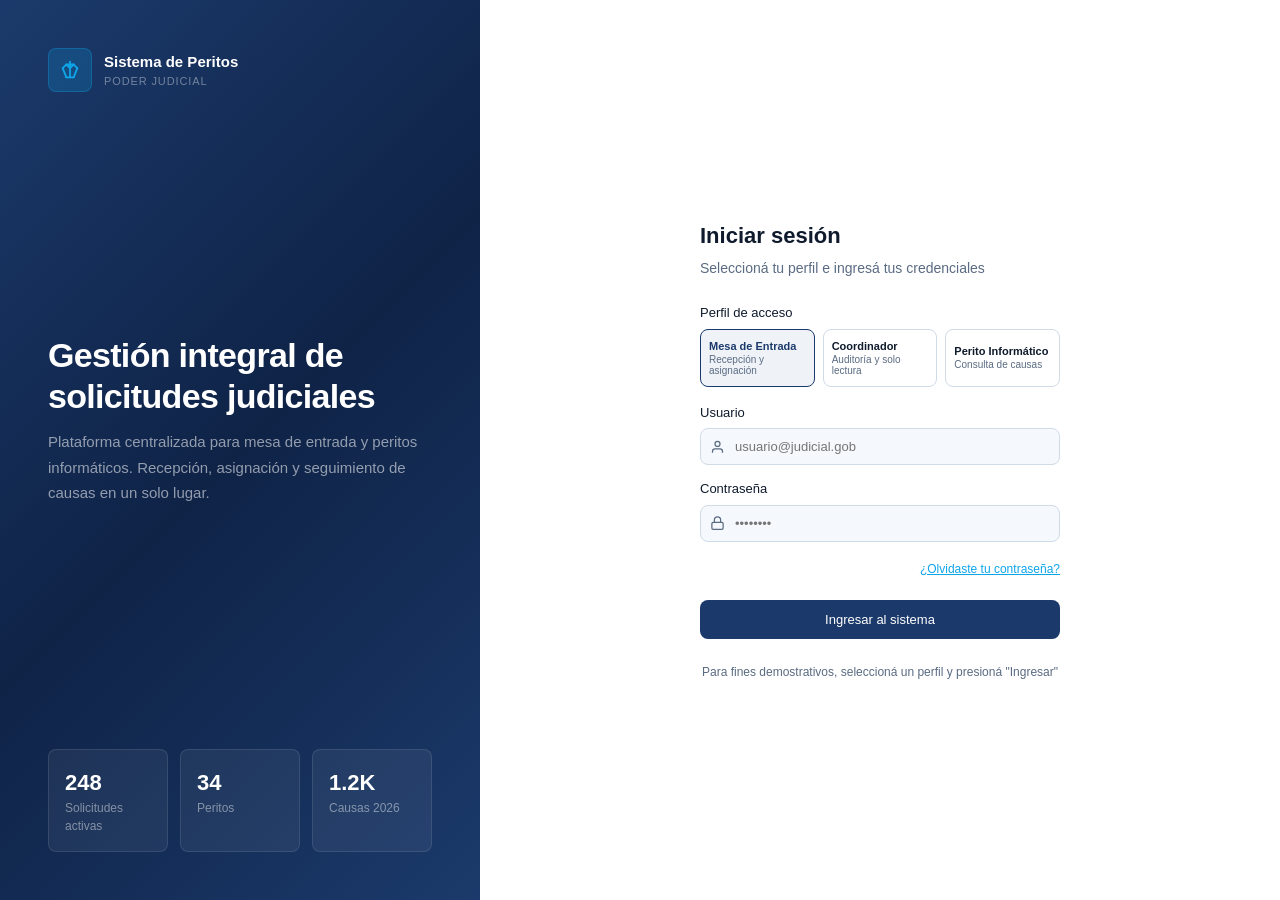
==== index.html @ 4d4a9bb9 "feat: add initial HTML structure and CSS styles for the Peritos system" ====
<!DOCTYPE html>
<html lang="es">
<head>
    <meta charset="UTF-8">
    <meta name="viewport" content="width=device-width, initial-scale=1.0">
    <title>Sistema de Peritos — Poder Judicial</title>
    <link rel="stylesheet" href="styles.css">
</head>
<body>
    <div id="app"></div>

    <script src="app.js"></script>
</body>
</html>
---- styles.css ----
*,*::before,*::after { box-sizing: border-box; }
* { margin: 0; padding: 0; }

:root {
  --bg: #EFF3F8; --fg: #0F1B2D; --card: #fff;
  --primary: #1B3A6B; --primary-fg: #fff;
  --secondary: #E2EAF4; --muted: #E8EDF4; --muted-fg: #5A6B82;
  --accent: #0EA5E9; --destructive: #DC2626;
  --border: #D0DBE8; --input-bg: #F5F8FC; --radius: 8px;
  --sb: #1B3A6B; --sb-fg: rgba(255,255,255,.65);
  --sb-active: #243E72; --sb-accent: #0EA5E9; --sb-border: rgba(255,255,255,.1);
  --s-pend-c: #B45309; --s-pend-bg: #FEF3C7;
  --s-proc-c: #1D4ED8; --s-proc-bg: #DBEAFE;
  --s-done-c: #065F46; --s-done-bg: #D1FAE5;
  --p-high: #DC2626; --p-med: #D97706; --p-low: #16A34A;
}

body {
    font-family: -apple-system, BlinkMacSystemFont, 'Segoe UI', Roboto, sans-serif;
    background: var(--bg);
    color: var(--fg);
    font-size: 16px;
    line-height: 1.5;
    height: 100vh;
    overflow: hidden;
}

::-webkit-scrollbar { width: 5px; height: 5px; }
::-webkit-scrollbar-thumb { background: var(--border); border-radius: 3px; }
::-webkit-scrollbar-track { background: transparent; }

/* LOGIN */
.login-wrap { display: flex; height: 100vh; }
.login-left { background: linear-gradient(135deg, #1B3A6B 0%, #0F2347 50%, #1B3A6B 100%); flex: 1; max-width: 480px; padding: 48px; display: flex; flex-direction: column; justify-content: space-between; color: white; }
@media(max-width: 768px) { .login-left { display: none; } }
.login-right { flex: 1; background: white; display: flex; align-items: center; justify-content: center; padding: 48px 32px; }
.login-form-wrap { width: 100%; max-width: 360px; }
.logo-row { display: flex; align-items: center; gap: 12px; }
.logo-icon { width: 44px; height: 44px; background: rgba(14,165,233,.2); border: 1px solid rgba(14,165,233,.3); border-radius: var(--radius); display: flex; align-items: center; justify-content: center; flex-shrink: 0; }
.logo-icon-sm { width: 36px; height: 36px; background: var(--primary); border-radius: var(--radius); display: flex; align-items: center; justify-content: center; flex-shrink: 0; }
.logo-name { font-size: 15px; font-weight: 600; }
.logo-sub { font-size: 11px; color: rgba(255,255,255,.4); letter-spacing: .08em; }
.login-hero { font-size: 34px; font-weight: 700; letter-spacing: -.02em; line-height: 1.2; margin-bottom: 12px; }
.login-desc { font-size: 15px; color: rgba(255,255,255,.55); line-height: 1.7; }
.login-stats { display: grid; grid-template-columns: repeat(3, 1fr); gap: 12px; }
.login-stat { background: rgba(255,255,255,.06); border: 1px solid rgba(255,255,255,.1); border-radius: var(--radius); padding: 16px; }
.login-stat-val { font-size: 22px; font-weight: 700; }
.login-stat-lbl { font-size: 12px; color: rgba(255,255,255,.45); }
.role-grid { display: grid; grid-template-columns: repeat(3, 1fr); gap: 8px; margin-bottom: 16px; }
.role-btn { border: 1.5px solid var(--border); border-radius: var(--radius); padding: 10px 8px; background: white; cursor: pointer; text-align: left; transition: all .15s; width: 100%; }
.role-btn.active { border-color: var(--primary); background: #EFF3F8; }
.role-btn-title { font-size: 11px; font-weight: 700; color: var(--fg); display: block; }
.role-btn.active .role-btn-title { color: var(--primary); }
.role-btn-sub { font-size: 10px; color: var(--muted-fg); margin-top: 2px; display: block; }

/* FORM */
label { display: block; font-size: 13px; font-weight: 500; margin-bottom: 6px; color: var(--fg); }
input[type=text], input[type=password], input[type=date], input[type=datetime-local], select, textarea { width: 100%; padding: 10px 12px; border: 1.5px solid var(--border); border-radius: var(--radius); background: var(--input-bg); color: var(--fg); font-size: 13px; font-family: inherit; outline: none; transition: border-color .15s; -webkit-appearance: none; }
input[type=text]:focus, input[type=password]:focus, input[type=date]:focus, input[type=datetime-local]:focus, select:focus, textarea:focus { border-color: var(--accent); }
select { background-image: url("data:image/svg+xml,%3Csvg xmlns='http://www.w3.org/2000/svg' width='12' height='12' viewBox='0 0 24 24' fill='none' stroke='%235A6B82' stroke-width='2'%3E%3Cpolyline points='6 9 12 15 18 9'/%3E%3C/svg%3E"); background-repeat: no-repeat; background-position: right 10px center; padding-right: 30px; }
textarea { resize: vertical; min-height: 80px; }
.input-wrap { position: relative; }
.input-icon { position: absolute; left: 10px; top: 50%; transform: translateY(-50%); color: var(--muted-fg); pointer-events: none; display: flex; }
.has-icon-l input { padding-left: 34px; }
.form-row { margin-bottom: 14px; }
.g2 { display: grid; grid-template-columns: 1fr 1fr; gap: 12px; }
.g3 { display: grid; grid-template-columns: 1fr 1fr 1fr; gap: 12px; }
@media(max-width: 640px) { .g2, .g3 { grid-template-columns: 1fr; } }

/* BUTTONS */
.btn { display: inline-flex; align-items: center; gap: 6px; padding: 10px 16px; border: none; border-radius: var(--radius); cursor: pointer; font-size: 13px; font-weight: 500; font-family: inherit; transition: opacity .15s, background .15s; }
.btn-primary { background: var(--primary); color: white; }
.btn-primary:hover { opacity: .88; }
.btn-ghost { background: transparent; color: var(--muted-fg); border: 1px solid var(--border); }
.btn-ghost:hover { background: var(--muted); }
.btn-success { background: #10B981; color: white; }
.btn-success:hover { opacity: .88; }
.btn-sm { padding: 6px 12px; font-size: 12px; }
.btn-xs { padding: 4px 10px; font-size: 11px; }
.btn-icon { padding: 6px; background: transparent; border: none; cursor: pointer; border-radius: 6px; color: var(--muted-fg); transition: background .15s; display: inline-flex; align-items: center; justify-content: center; }
.btn-icon:hover { background: var(--muted); }

/* SHELL */
.app-shell { display: flex; height: 100vh; overflow: hidden; }

/* SIDEBAR */
.sidebar { background: var(--sb); display: flex; flex-direction: column; flex-shrink: 0; overflow: hidden; transition: width .2s ease; }
.sidebar.open { width: 240px; }
.sidebar.closed { width: 64px; }
.sb-logo { display: flex; align-items: center; gap: 12px; padding: 20px 16px; border-bottom: 1px solid var(--sb-border); flex-shrink: 0; overflow: hidden; }
.sb-logo-icon { width: 32px; height: 32px; background: var(--sb-accent); border-radius: 6px; display: flex; align-items: center; justify-content: center; flex-shrink: 0; }
.sb-logo-text { overflow: hidden; white-space: nowrap; }
.sb-logo-name { font-size: 13px; font-weight: 600; color: white; }
.sb-logo-sub { font-size: 11px; color: rgba(255,255,255,.45); letter-spacing: .05em; }
.sb-nav { flex: 1; padding: 12px 0; overflow-y: auto; }
.nav-item { display: flex; align-items: center; gap: 12px; width: 100%; padding: 10px 16px; background: transparent; border: none; border-left: 3px solid transparent; color: var(--sb-fg); cursor: pointer; font-size: 13.5px; font-family: inherit; text-align: left; transition: background .15s, color .15s; white-space: nowrap; overflow: hidden; }
.sidebar.closed .nav-item { padding: 10px; justify-content: center; }
.sidebar.closed .nav-label { display: none; }
.nav-item.active { background: var(--sb-active); border-left-color: var(--sb-accent); color: white; }
.nav-item.active .nav-ic { color: var(--sb-accent)!important; }
.nav-item:hover:not(.active) { background: rgba(255,255,255,.06); }
.sb-footer { flex-shrink: 0; padding: 12px; border-top: 1px solid var(--sb-border); }
.user-row { display: flex; align-items: center; gap: 8px; }
.user-av { width: 32px; height: 32px; border-radius: 50%; background: var(--sb-accent); display: flex; align-items: center; justify-content: center; font-size: 12px; font-weight: 700; color: white; flex-shrink: 0; }
.user-info { flex: 1; overflow: hidden; }
.user-nm { font-size: 12px; font-weight: 500; color: white; white-space: nowrap; overflow: hidden; text-overflow: ellipsis; }
.user-rl { font-size: 11px; color: rgba(255,255,255,.5); }

/* TOPBAR */
.topbar { height: 56px; background: white; border-bottom: 1px solid var(--border); display: flex; align-items: center; padding: 0 24px; gap: 12px; flex-shrink: 0; }
.breadcrumb { display: flex; align-items: center; gap: 6px; font-size: 13px; color: var(--muted-fg); flex: 1; }
.breadcrumb-cur { color: var(--fg); font-weight: 500; }
.notif-wrap { position: relative; display: flex; }
.notif-dot { position: absolute; top: 1px; right: 1px; width: 7px; height: 7px; background: var(--accent); border: 1.5px solid white; border-radius: 50%; }

/* MAIN */
.main-area { flex: 1; display: flex; flex-direction: column; overflow: hidden; }
.content { flex: 1; overflow-y: auto; padding: 24px; }

/* CARDS */
.card { background: var(--card); border: 1px solid var(--border); border-radius: 12px; margin-bottom: 16px; }
.card-head { display: flex; align-items: center; justify-content: space-between; padding: 16px 20px; border-bottom: 1px solid var(--border); }
.card-title { font-size: 15px; font-weight: 500; }
.card-sub { font-size: 12px; color: var(--muted-fg); margin-top: 2px; }
.card-body { padding: 20px; }

/* STATS */
.stats-grid { display: grid; grid-template-columns: repeat(4, 1fr); gap: 16px; margin-bottom: 20px; }
@media(max-width: 1100px) { .stats-grid { grid-template-columns: repeat(2, 1fr); } }
.stat-card { background: white; border: 1px solid var(--border); border-radius: 12px; padding: 16px; }
.stat-iw { width: 36px; height: 36px; border-radius: var(--radius); display: flex; align-items: center; justify-content: center; margin-bottom: 12px; }
.stat-val { font-size: 26px; font-weight: 700; line-height: 1; }
.stat-lbl { font-size: 13px; font-weight: 500; margin-top: 4px; }
.stat-sub { font-size: 12px; color: var(--muted-fg); margin-top: 2px; }

/* CHARTS */
.charts-grid { display: grid; grid-template-columns: 2fr 1fr; gap: 16px; margin-bottom: 20px; }
@media(max-width: 1024px) { .charts-grid { grid-template-columns: 1fr; } }
.bar-chart-wrap { display: flex; align-items: flex-end; height: 160px; gap: 10px; padding: 0 4px; }
.bar-group { display: flex; flex-direction: column; align-items: center; flex: 1; }
.bar-pair { display: flex; align-items: flex-end; gap: 3px; flex: 1; width: 100%; }
.bar-el { border-radius: 4px 4px 0 0; flex: 1; }
.bar-lbl { font-size: 11px; color: var(--muted-fg); margin-top: 6px; }
.chart-legend { display: flex; gap: 16px; margin-top: 10px; }
.legend-item { display: flex; align-items: center; gap: 6px; font-size: 12px; color: var(--muted-fg); }
.legend-dot { width: 12px; height: 12px; border-radius: 3px; }

/* TABLE */
.table-wrap { overflow-x: auto; }
table { width: 100%; border-collapse: collapse; }
thead tr { background: #FAFBFD; border-bottom: 1px solid var(--border); }
th { padding: 10px 16px; text-align: left; font-size: 11px; font-weight: 700; color: var(--muted-fg); letter-spacing: .05em; white-space: nowrap; }
td { padding: 10px 16px; font-size: 13px; }
tbody tr { border-top: 1px solid var(--border); transition: background .1s; cursor: pointer; }
tbody tr:hover { background: #F0F6FF; }
.td-mono { font-family: 'Courier New', monospace; font-size: 12px; font-weight: 700; color: var(--primary); }
.td-trunc { max-width: 220px; white-space: nowrap; overflow: hidden; text-overflow: ellipsis; }

/* BADGES */
.badge { display: inline-flex; align-items: center; gap: 4px; padding: 3px 10px; border-radius: 999px; font-size: 11px; font-weight: 700; }
.bp { color: var(--s-pend-c); background: var(--s-pend-bg); }
.bi { color: var(--s-proc-c); background: var(--s-proc-bg); }
.br { color: var(--s-done-c); background: var(--s-done-bg); }
.bu-a { color: #DC2626; background: #FEE2E2; }
.bu-m { color: #D97706; background: #FFFBEB; }
.bu-b { color: #16A34A; background: #F0FDF4; }
.p-dot { width: 6px; height: 6px; border-radius: 50%; display: inline-block; flex-shrink: 0; }
.pa { background: var(--p-high); }
.pm { background: var(--p-med); }
.pb-l { background: var(--p-low); }

/* FILTERS */
.filter-row { display: flex; gap: 10px; flex-wrap: wrap; margin-bottom: 16px; align-items: center; }
.search-wrap { position: relative; flex: 1; min-width: 200px; }
.search-wrap .si { position: absolute; left: 10px; top: 50%; transform: translateY(-50%); color: var(--muted-fg); pointer-events: none; display: flex; }
.search-wrap input { padding-left: 34px; border: 1px solid var(--border); background: white; }
.filter-btn { padding: 8px 14px; border-radius: var(--radius); border: 1px solid var(--border); background: white; color: var(--muted-fg); font-size: 12px; font-weight: 500; cursor: pointer; transition: all .15s; font-family: inherit; }
.filter-btn.active { background: var(--primary); border-color: var(--primary); color: white; }

/* MODAL */
.modal-overlay { position: fixed; inset: 0; background: rgba(0,0,0,.45); z-index: 50; display: flex; align-items: center; justify-content: center; padding: 16px; }
.modal { background: white; border-radius: 16px; width: 100%; max-width: 700px; max-height: 90vh; display: flex; flex-direction: column; overflow: hidden; }
.modal-sm { max-width: 500px; }
.modal-head { display: flex; align-items: flex-start; justify-content: space-between; padding: 16px 24px; background: var(--primary); flex-shrink: 0; }
.modal-title { font-size: 16px; font-weight: 600; color: white; }
.modal-sub-txt { font-size: 12px; color: rgba(255,255,255,.6); margin-top: 2px; }
.modal-body { flex: 1; overflow-y: auto; padding: 24px; }
.modal-foot { display: flex; align-items: center; justify-content: space-between; padding: 16px 24px; border-top: 1px solid var(--border); flex-shrink: 0; }

/* PAGE HEADER */
.page-header { display: flex; align-items: flex-start; justify-content: space-between; margin-bottom: 20px; gap: 12px; }
.page-title { font-size: 20px; font-weight: 600; margin-bottom: 3px; }
.page-sub { font-size: 14px; color: var(--muted-fg); }

/* ASIGNACION */
.asig-grid { display: grid; grid-template-columns: 280px 1fr; gap: 20px; }
@media(max-width: 1024px) { .asig-grid { grid-template-columns: 1fr; } }
.perito-item { padding: 14px 16px; border-bottom: 1px solid var(--border); }
.perito-item:last-child { border-bottom: none; }
.perito-av { width: 36px; height: 36px; border-radius: 50%; display: flex; align-items: center; justify-content: center; flex-shrink: 0; font-size: 13px; font-weight: 700; }
.pb-wrap { margin-top: 6px; display: flex; align-items: center; gap: 8px; }
.pb-track { flex: 1; height: 4px; background: var(--muted); border-radius: 2px; overflow: hidden; }
.pb-fill { height: 100%; border-radius: 2px; }
.av-badge { font-size: 10px; font-weight: 700; padding: 2px 8px; border-radius: 999px; }
.solicitud-card { background: white; border: 1px solid var(--border); border-radius: 12px; padding: 20px; margin-bottom: 12px; transition: border-color .2s; }
.solicitud-card.confirmed { border-color: #6EE7B7; box-shadow: 0 0 0 1px #6EE7B7; }
.solicitud-meta { display: flex; flex-wrap: wrap; gap: 6px; align-items: center; margin-bottom: 6px; }
.solicitud-title { font-size: 14px; font-weight: 600; margin-bottom: 4px; }
.solicitud-details { display: flex; flex-wrap: wrap; gap: 8px; font-size: 12px; color: var(--muted-fg); }
.solicitud-foot { display: flex; align-items: center; gap: 10px; flex-wrap: wrap; padding-top: 14px; margin-top: 14px; border-top: 1px solid var(--border); }
.assigned-chip { display: inline-flex; align-items: center; gap: 6px; padding: 5px 10px; border-radius: var(--radius); background: #EFF3F8; border: 1px solid var(--border); font-size: 12px; font-weight: 500; color: var(--primary); }

/* CAUSAS */
.causa-card { background: white; border: 1px solid var(--border); border-radius: 12px; padding: 20px; display: flex; align-items: flex-start; gap: 16px; cursor: pointer; transition: box-shadow .15s; margin-bottom: 12px; }
.causa-card:hover { box-shadow: 0 4px 16px rgba(0,0,0,.08); }
.causa-accent { width: 4px; border-radius: 2px; align-self: stretch; flex-shrink: 0; }
.causa-title { font-size: 14px; font-weight: 600; margin-bottom: 4px; }
.causa-meta { display: flex; flex-wrap: wrap; gap: 8px; font-size: 12px; color: var(--muted-fg); }

/* DETALLE */
.detalle-hero { background: var(--primary); color: white; border-radius: 12px; padding: 24px; margin-bottom: 16px; }
.dhm { display: flex; flex-wrap: wrap; gap: 8px; align-items: center; margin-bottom: 8px; }
.tabs { display: flex; gap: 4px; background: white; border: 1px solid var(--border); border-radius: 12px; padding: 4px; margin-bottom: 16px; }
.tab-btn { flex: 1; padding: 8px; border: none; border-radius: var(--radius); background: transparent; color: var(--muted-fg); font-size: 13px; font-weight: 500; cursor: pointer; font-family: inherit; transition: all .15s; }
.tab-btn.active { background: var(--primary); color: white; }
.detail-grid { display: grid; grid-template-columns: 1fr 1fr; gap: 16px; }
@media(max-width: 900px) { .detail-grid { grid-template-columns: 1fr; } }
.detail-row { display: flex; align-items: flex-start; gap: 12px; padding: 10px 20px; border-bottom: 1px solid var(--border); }
.detail-row:last-child { border-bottom: none; }
.detail-lbl { font-size: 11px; color: var(--muted-fg); margin-bottom: 2px; }
.detail-val { font-size: 13px; font-weight: 500; }
.timeline { position: relative; padding-left: 24px; }
.timeline::before { content: ''; position: absolute; left: 8px; top: 0; bottom: 0; width: 1px; background: var(--border); }
.t-item { position: relative; padding-bottom: 20px; }
.t-dot { position: absolute; left: -20px; top: 4px; width: 10px; height: 10px; border-radius: 50%; border: 2px solid white; }
.t-event { font-size: 13px; font-weight: 500; }
.t-meta { font-size: 11px; color: var(--muted-fg); margin-top: 3px; }

/* ALERTS */
.alert { display: flex; align-items: flex-start; gap: 12px; padding: 14px 20px; border-radius: 12px; margin-bottom: 16px; font-size: 13px; }
.alert-success { background: #D1FAE5; border: 1px solid #6EE7B7; color: #065F46; }
.alert-warning { background: #FEF9C3; border: 1px solid #FDE047; color: #A16207; }
.alert-info { background: #EFF6FF; border: 1px solid #BFDBFE; color: #1D4ED8; }

/* PAGINATION */
.pagination { display: flex; align-items: center; justify-content: space-between; padding: 10px 16px; border-top: 1px solid var(--border); background: #FAFBFD; font-size: 12px; color: var(--muted-fg); }
.page-btns { display: flex; gap: 4px; }
.page-btn { width: 28px; height: 28px; border-radius: 6px; border: none; background: transparent; color: var(--muted-fg); font-size: 12px; cursor: pointer; display: flex; align-items: center; justify-content: center; font-family: inherit; transition: background .1s; }
.page-btn.active { background: var(--primary); color: white; }

/* FILTERS PANEL */
.filters-panel { background: white; border: 1px solid var(--border); border-radius: 12px; padding: 16px; margin-bottom: 12px; display: flex; flex-wrap: wrap; gap: 16px; align-items: flex-start; }
.fg-lbl { font-size: 11px; font-weight: 700; color: var(--muted-fg); letter-spacing: .06em; margin-bottom: 8px; }
.filter-divider { width: 1px; background: var(--border); align-self: stretch; }
.filter-pills { display: flex; gap: 6px; flex-wrap: wrap; }

/* UPLOAD */
.upload-area { border: 2px dashed var(--border); border-radius: var(--radius); padding: 24px; text-align: center; cursor: pointer; transition: all .15s; }
.upload-area:hover { background: #EFF6FF; border-color: var(--accent); }

/* SUMMARY */
.summary-box { background: #EFF3F8; border: 1px solid var(--border); border-radius: 12px; padding: 20px; margin-bottom: 16px; }
.summary-row { display: flex; justify-content: space-between; padding: 8px 0; border-bottom: 1px solid var(--border); font-size: 13px; }
.summary-row:last-child { border-bottom: none; }
.skey { color: var(--muted-fg); } .sval { font-weight: 500; text-transform: capitalize; }

/* CHECK GROUP */
.check-group { display: flex; flex-direction: column; gap: 8px; max-height: 180px; overflow-y: auto; padding: 4px; }
.check-item { display: flex; align-items: center; gap: 10px; padding: 8px 12px; border-radius: var(--radius); border: 1px solid var(--border); cursor: pointer; transition: all .15s; font-size: 13px; }
.check-item.checked { background: #EFF3F8; border-color: var(--primary); color: var(--primary); }
.check-box { width: 16px; height: 16px; border: 2px solid var(--border); border-radius: 4px; display: flex; align-items: center; justify-content: center; flex-shrink: 0; transition: all .15s; }
.check-item.checked .check-box { background: var(--primary); border-color: var(--primary); }

/* MISC */
.flex { display: flex; } .flex-col { flex-direction: column; } .items-center { align-items: center; }
.justify-between { justify-content: space-between; } .flex-1 { flex: 1; }
.mt-2 { margin-top: 8px; } .mt-3 { margin-top: 12px; } .mt-4 { margin-top: 16px; }
.mb-2 { margin-bottom: 8px; } .mb-3 { margin-bottom: 12px; } .mb-4 { margin-bottom: 16px; }
.truncate { white-space: nowrap; overflow: hidden; text-overflow: ellipsis; }
.w-full { width: 100%; } .mono { font-family: 'Courier New', monospace; }
.hidden { display: none!important; }
.empty-state { display: flex; flex-direction: column; align-items: center; justify-content: center; padding: 60px 20px; color: var(--muted-fg); text-align: center; }
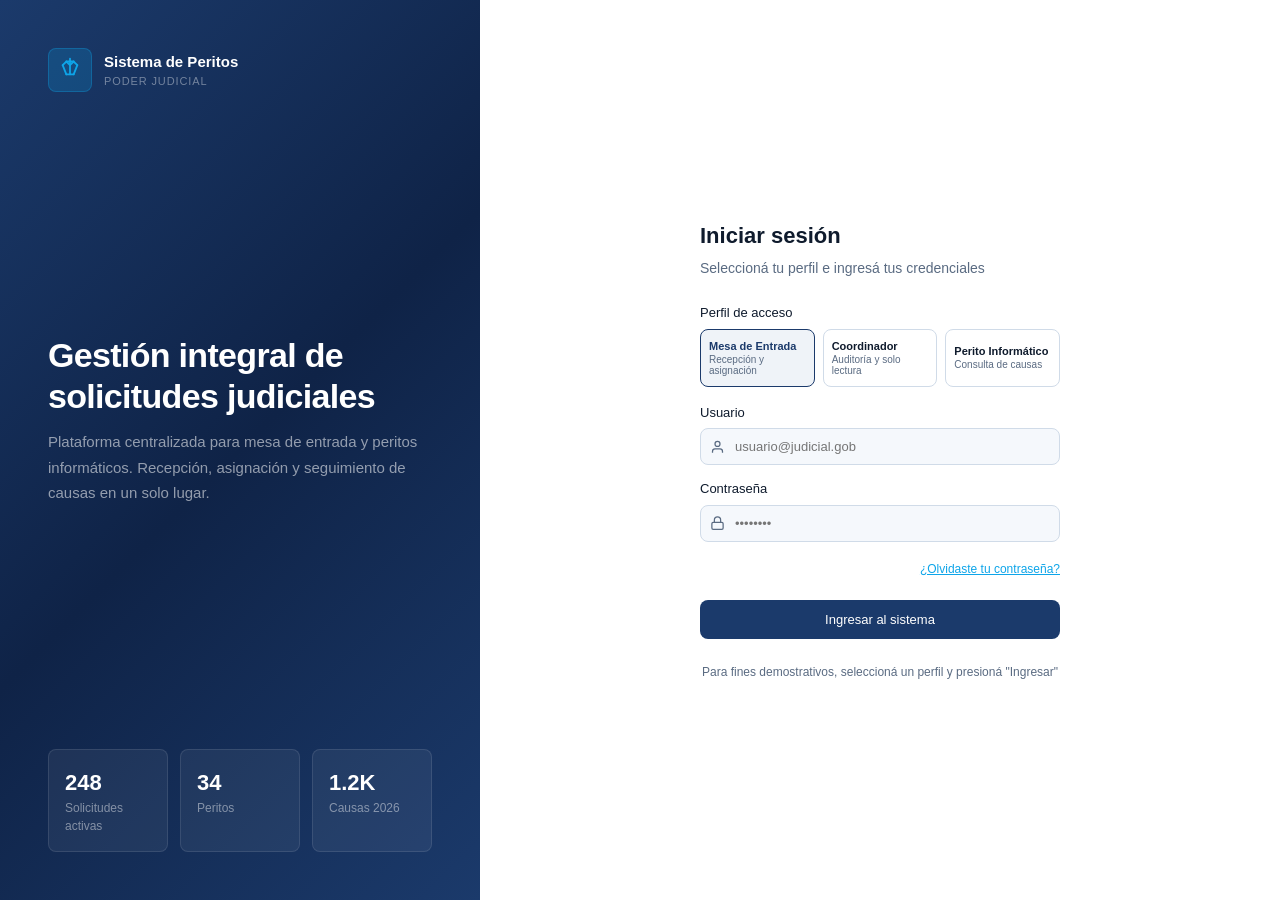
==== commit cd475063: "refactor(frontend): pasar de arquitectura monolítica a archivos diferenciados con vistas modulares" ====
--- a/index.html
+++ b/index.html
@@ -9,6 +9,14 @@
 <body>
     <div id="app"></div>
 
-    <script src="app.js"></script>
+    <script src="js/app.js"></script>
+    <script src="js/auth.js"></script>
+    <script src="js/views/asignacion.js"></script>
+    <script src="js/views/causas.js"></script>
+    <script src="js/views/dashboard.js"></script>
+    <script src="js/views/detalle-causa.js"></script>
+    <script src="js/views/login.js"></script>
+    <script src="js/views/mesa-entrada.js"></script>
+    <script src="js/views/solicitudes.js"></script>
 </body>
 </html>
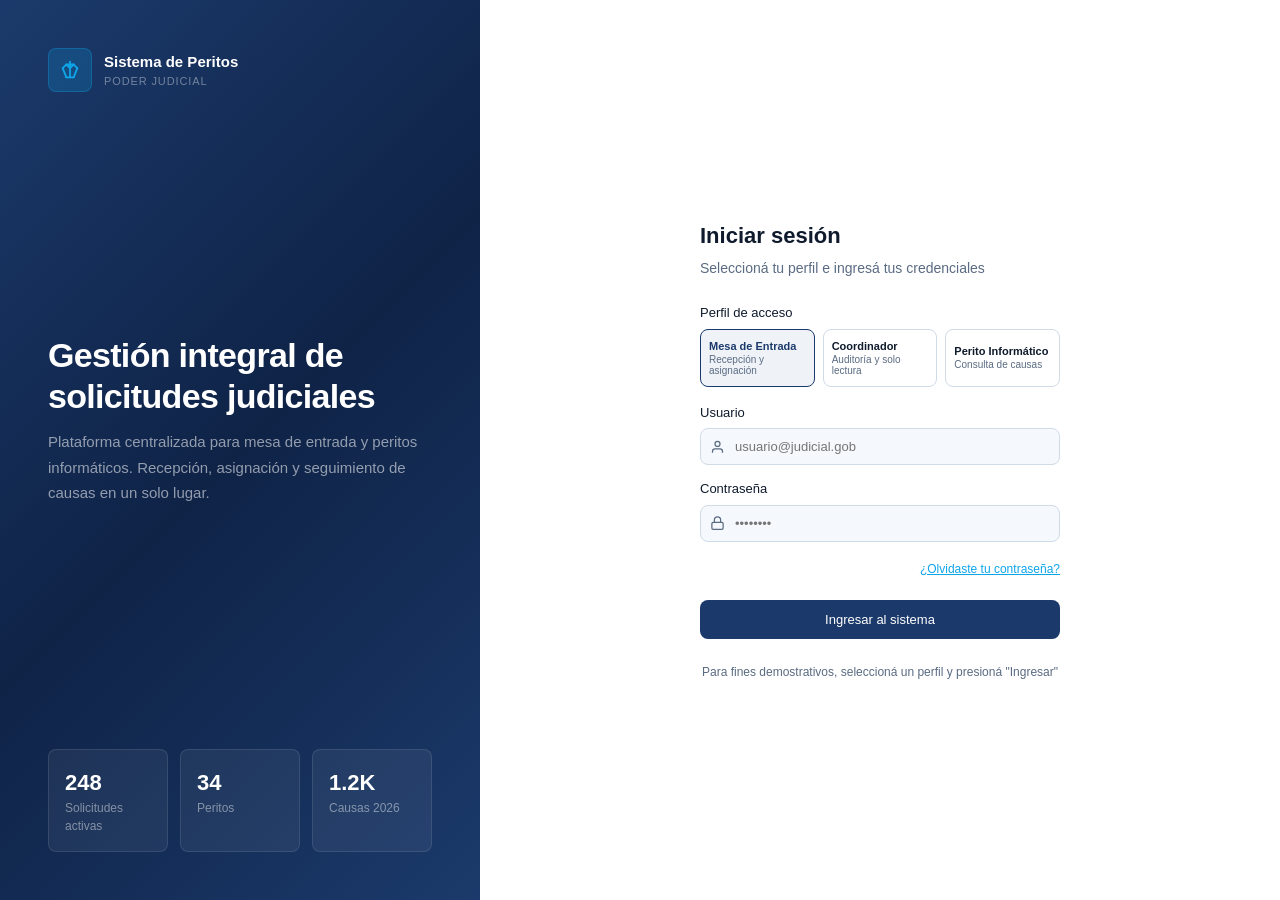
==== commit b3024dec: "refactor(core): extraer lógica de estado y utilidades globales a módulos independientes" ====
--- a/index.html
+++ b/index.html
@@ -11,6 +11,8 @@
 
     <script src="js/app.js"></script>
     <script src="js/auth.js"></script>
+    <script src="js/state.js"></script>
+    <script src="js/utils.js"></script>
     <script src="js/views/asignacion.js"></script>
     <script src="js/views/causas.js"></script>
     <script src="js/views/dashboard.js"></script>
--- a/styles.css
+++ b/styles.css
@@ -115,7 +115,7 @@
 
 /* MAIN */
 .main-area { flex: 1; display: flex; flex-direction: column; overflow: hidden; }
-.content { flex: 1; overflow-y: auto; padding: 24px; }
+.content { flex: 1; overflow-y: auto; scrollbar-gutter: stable; padding: 24px 19px 24px 24px; }
 
 /* CARDS */
 .card { background: var(--card); border: 1px solid var(--border); border-radius: 12px; margin-bottom: 16px; }
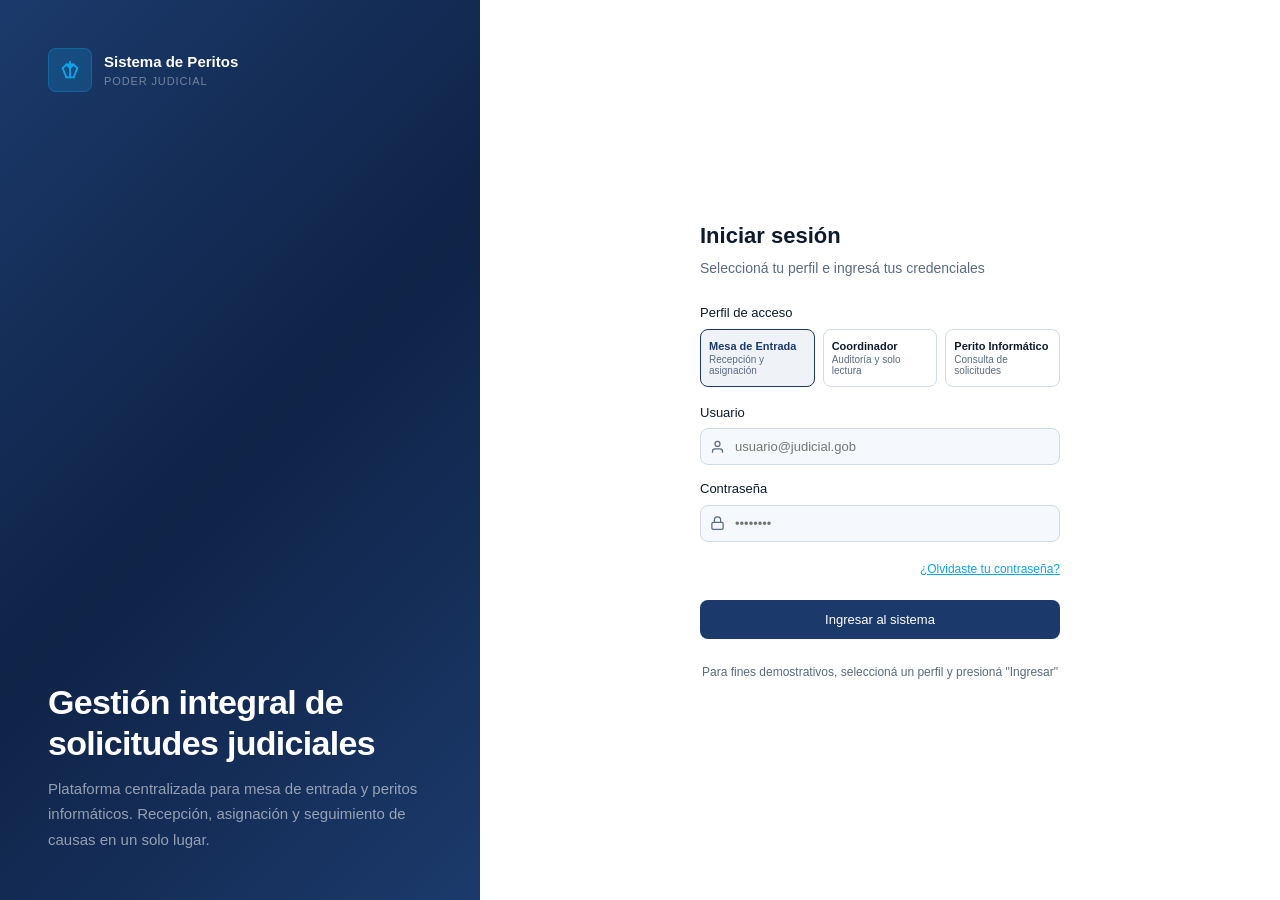
==== commit 4ed464eb: "feat(core): agregar capa de persistencia con localStorage" ====
--- a/index.html
+++ b/index.html
@@ -10,6 +10,7 @@
     <div id="app"></div>
 
     <script src="js/app.js"></script>
+    <script src="js/data.js"></script>
     <script src="js/auth.js"></script>
     <script src="js/state.js"></script>
     <script src="js/utils.js"></script>
--- a/styles.css
+++ b/styles.css
@@ -198,10 +198,6 @@
 .perito-item { padding: 14px 16px; border-bottom: 1px solid var(--border); }
 .perito-item:last-child { border-bottom: none; }
 .perito-av { width: 36px; height: 36px; border-radius: 50%; display: flex; align-items: center; justify-content: center; flex-shrink: 0; font-size: 13px; font-weight: 700; }
-.pb-wrap { margin-top: 6px; display: flex; align-items: center; gap: 8px; }
-.pb-track { flex: 1; height: 4px; background: var(--muted); border-radius: 2px; overflow: hidden; }
-.pb-fill { height: 100%; border-radius: 2px; }
-.av-badge { font-size: 10px; font-weight: 700; padding: 2px 8px; border-radius: 999px; }
 .solicitud-card { background: white; border: 1px solid var(--border); border-radius: 12px; padding: 20px; margin-bottom: 12px; transition: border-color .2s; }
 .solicitud-card.confirmed { border-color: #6EE7B7; box-shadow: 0 0 0 1px #6EE7B7; }
 .solicitud-meta { display: flex; flex-wrap: wrap; gap: 6px; align-items: center; margin-bottom: 6px; }
@@ -241,6 +237,7 @@
 .alert-success { background: #D1FAE5; border: 1px solid #6EE7B7; color: #065F46; }
 .alert-warning { background: #FEF9C3; border: 1px solid #FDE047; color: #A16207; }
 .alert-info { background: #EFF6FF; border: 1px solid #BFDBFE; color: #1D4ED8; }
+.alert-error { background: #FEF2F2; border: 1px solid #FCA5A5; color: #991B1B; }
 
 /* PAGINATION */
 .pagination { display: flex; align-items: center; justify-content: space-between; padding: 10px 16px; border-top: 1px solid var(--border); background: #FAFBFD; font-size: 12px; color: var(--muted-fg); }
@@ -279,4 +276,87 @@
 .truncate { white-space: nowrap; overflow: hidden; text-overflow: ellipsis; }
 .w-full { width: 100%; } .mono { font-family: 'Courier New', monospace; }
 .hidden { display: none!important; }
-.empty-state { display: flex; flex-direction: column; align-items: center; justify-content: center; padding: 60px 20px; color: var(--muted-fg); text-align: center; }+.empty-state { display: flex; flex-direction: column; align-items: center; justify-content: center; padding: 60px 20px; color: var(--muted-fg); text-align: center; }
+
+/* ===== BADGES DE ID (NARCO / GENERAL) ===== */
+.id-badge {
+    display: inline-flex;
+    align-items: center;
+    border: 1px solid var(--border);
+    border-radius: 4px;
+    overflow: hidden;
+    height: 24px;
+    vertical-align: middle;
+}
+.id-badge .pref {
+    font-size: 11px;
+    font-weight: 700;
+    padding: 0 6px;
+    display: flex;
+    align-items: center;
+    height: 100%;
+}
+.id-badge .num {
+    padding: 0 8px;
+    font-family: monospace;
+    font-size: 13px;
+    font-weight: 500;
+    color: var(--fg);
+    background: var(--bg);
+}
+
+/* Variación General (Azul) */
+.id-badge.gen { border-color: #93C5FD; }
+.id-badge.gen .pref { background-color: #EFF6FF; color: #1D4ED8; border-right: 1px solid #93C5FD; }
+
+/* Variación Narco Menudeo (Rojo) */
+.id-badge.narco { border-color: #FCA5A5; }
+.id-badge.narco .pref { background-color: #FEF2F2; color: #DC2626; border-right: 1px solid #FCA5A5; }
+
+/* ===== MODULO CALENDARIO ===== */
+.cal-header { display: flex; align-items: center; justify-content: space-between; padding: 12px 16px; border-bottom: 1px solid var(--border); }
+.cal-grid { display: grid; grid-template-columns: repeat(7, 1fr); gap: 1px; background: var(--border); border-bottom: 1px solid var(--border); }
+.cal-dow { background: #FAFBFD; text-align: center; font-size: 11px; font-weight: 700; color: var(--muted-fg); padding: 8px 0; }
+.cal-day { background: white; min-height: 85px; padding: 6px; display: flex; flex-direction: column; gap: 4px; transition: background .2s; }
+.cal-day.empty { background: #FAFBFD; }
+.cal-date { font-size: 12px; font-weight: 600; color: var(--muted-fg); text-align: right; margin-bottom: 2px; }
+.cal-ev-wrap { display: flex; flex-direction: column; gap: 4px; flex: 1; overflow-y: auto; max-height: 80px; }
+.cal-event { font-size: 10px; padding: 4px 6px; border-radius: 4px; background: var(--muted); border-left: 3px solid var(--border); white-space: nowrap; overflow: hidden; text-overflow: ellipsis; cursor: default; }
+
+/* Indicadores de nivel de ocupación */
+.cal-bg-gray { border-top: 3px solid transparent; } /* Sin actividad */
+.cal-bg-green { border-top: 3px solid #10B981; } /* Disponible / Baja ocupación */
+.cal-bg-yellow { border-top: 3px solid #F59E0B; } /* Ocupación parcial */
+.cal-bg-red { border-top: 3px solid #EF4444; background: #FEF2F2; } /* Alta ocupación / Conflicto */
+
+/* Colores de las etiquetas de eventos internos */
+.c-ev-alta { background: #FEE2E2; border-left-color: #EF4444; color: #991B1B; }
+.c-ev-media { background: #FEF3C7; border-left-color: #F59E0B; color: #92400E; }
+.c-ev-baja { background: #D1FAE5; border-left-color: #10B981; color: #065F46; }
+
+/* Actualización de la grilla de asignación para el panel derecho */
+.asig-grid { display: grid; grid-template-columns: 280px 1fr 300px; gap: 20px; }
+@media(max-width: 1200px) { .asig-grid { grid-template-columns: 280px 1fr; } }
+@media(max-width: 900px) { .asig-grid { grid-template-columns: 1fr; } }
+
+.asig-grid { display: grid; grid-template-columns: 280px 1fr; gap: 20px; }
+
+/* Modal Workspace Dual */
+.modal-workspace { display: flex; gap: 20px; align-items: stretch; justify-content: center; width: 100%; max-width: 1050px; padding: 20px; height: 85vh; }
+.modal-panel { background: white; border-radius: 12px; display: flex; flex-direction: column; overflow: hidden; box-shadow: 0 10px 25px rgba(0,0,0,0.15); }
+.modal-panel-main { flex: 1; max-width: 450px; }
+.modal-panel-agenda { flex: 1.3; }
+
+/* Animación de Advertencia de Conflicto en el Calendario */
+.cal-event.conflict { 
+    outline: 2px solid #EF4444; 
+    animation: conflictPulse 1.5s infinite; 
+    background: #FEF2F2 !important; 
+    border-left-color: #EF4444 !important; 
+    color: #991B1B !important; 
+}
+@keyframes conflictPulse { 
+    0% { box-shadow: 0 0 0 0 rgba(239, 68, 68, 0.4); } 
+    70% { box-shadow: 0 0 0 5px rgba(239, 68, 68, 0); } 
+    100% { box-shadow: 0 0 0 0 rgba(239, 68, 68, 0); } 
+}
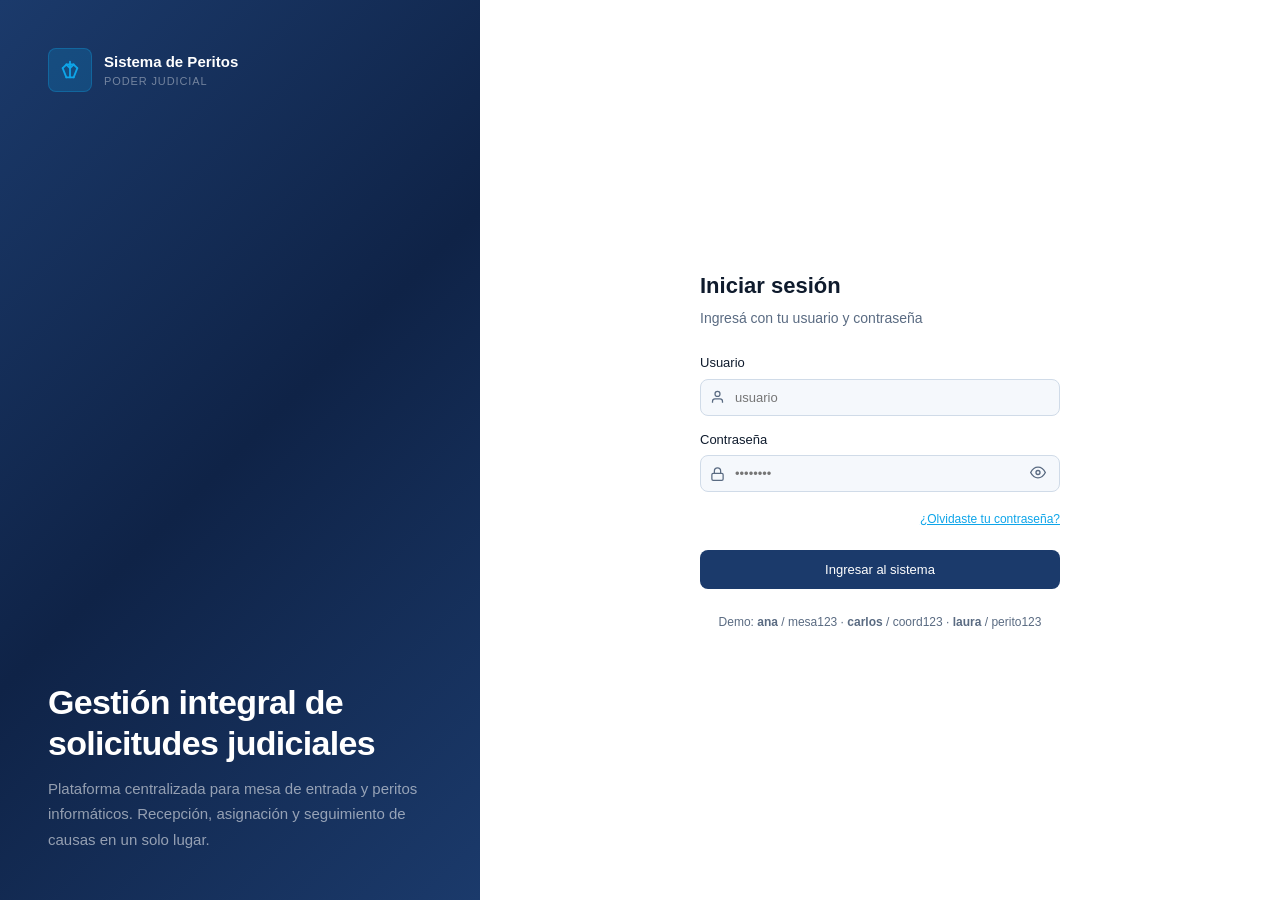
==== commit 716e9546: "Extraer card de solicitud a componente modular" ====
--- a/index.html
+++ b/index.html
@@ -14,6 +14,7 @@
     <script src="js/auth.js"></script>
     <script src="js/state.js"></script>
     <script src="js/utils.js"></script>
+    <script src="js/card.js"></script>
     <script src="js/views/asignacion.js"></script>
     <script src="js/views/causas.js"></script>
     <script src="js/views/dashboard.js"></script>
--- a/styles.css
+++ b/styles.css
@@ -124,6 +124,23 @@
 .card-sub { font-size: 12px; color: var(--muted-fg); margin-top: 2px; }
 .card-body { padding: 20px; }
 
+/* ===== CARD SOLICITUD (unificada) ===== */
+.card-solicitud { background: white; border: 1px solid var(--border); border-radius: 12px; padding: 20px; margin-bottom: 12px; transition: border-color .2s, box-shadow .15s; }
+.card-solicitud.clickable { cursor: pointer; }
+.card-solicitud.clickable:hover { box-shadow: 0 4px 16px rgba(0,0,0,.08); }
+.card-solicitud.confirmed { border-color: #6EE7B7; box-shadow: 0 0 0 1px #6EE7B7; }
+.cs-top { display: flex; flex-wrap: wrap; gap: 8px; align-items: center; margin-bottom: 6px; }
+.cs-id { font-family: 'Courier New', monospace; font-size: 12px; font-weight: 700; color: var(--primary); }
+.cs-middot { color: var(--muted-fg); }
+.cs-exp { font-size: 12px; color: var(--muted-fg); }
+.cs-title { font-size: 14px; font-weight: 600; margin-bottom: 4px; }
+.cs-meta { display: flex; flex-wrap: wrap; gap: 8px; font-size: 12px; color: var(--muted-fg); }
+.cs-foot { display: flex; align-items: center; gap: 10px; flex-wrap: wrap; padding-top: 14px; margin-top: 14px; border-top: 1px solid var(--border); }
+.cs-peritos-label { font-size: 12px; font-weight: 500; color: var(--muted-fg); }
+.cs-peritos-empty { font-size: 13px; color: var(--muted-fg); }
+.cs-actions { margin-left: auto; display: flex; gap: 8px; }
+.muted { color: var(--muted-fg); }
+
 /* STATS */
 .stats-grid { display: grid; grid-template-columns: repeat(4, 1fr); gap: 16px; margin-bottom: 20px; }
 @media(max-width: 1100px) { .stats-grid { grid-template-columns: repeat(2, 1fr); } }
@@ -157,7 +174,7 @@
 .td-trunc { max-width: 220px; white-space: nowrap; overflow: hidden; text-overflow: ellipsis; }
 
 /* BADGES */
-.badge { display: inline-flex; align-items: center; gap: 4px; padding: 3px 10px; border-radius: 999px; font-size: 11px; font-weight: 700; }
+.badge { display: inline-flex; align-items: center; gap: 4px; padding: 3px 10px; border: 1px solid rgba(0,0,0,.08); border-radius: 999px; font-size: 11px; font-weight: 700; }
 .bp { color: var(--s-pend-c); background: var(--s-pend-bg); }
 .bi { color: var(--s-proc-c); background: var(--s-proc-bg); }
 .br { color: var(--s-done-c); background: var(--s-done-bg); }
@@ -168,6 +185,9 @@
 .pa { background: var(--p-high); }
 .pm { background: var(--p-med); }
 .pb-l { background: var(--p-low); }
+.badge-urgencia { width: clamp(52px, 6vw, 70px); justify-content: center; text-align: center; }
+.badge-estado { width: clamp(75px, 9vw, 95px); justify-content: center; text-align: center; }
+.badges-right { display: flex; gap: 6px; margin-left: auto; }
 
 /* FILTERS */
 .filter-row { display: flex; gap: 10px; flex-wrap: wrap; margin-bottom: 16px; align-items: center; }
@@ -198,20 +218,7 @@
 .perito-item { padding: 14px 16px; border-bottom: 1px solid var(--border); }
 .perito-item:last-child { border-bottom: none; }
 .perito-av { width: 36px; height: 36px; border-radius: 50%; display: flex; align-items: center; justify-content: center; flex-shrink: 0; font-size: 13px; font-weight: 700; }
-.solicitud-card { background: white; border: 1px solid var(--border); border-radius: 12px; padding: 20px; margin-bottom: 12px; transition: border-color .2s; }
-.solicitud-card.confirmed { border-color: #6EE7B7; box-shadow: 0 0 0 1px #6EE7B7; }
-.solicitud-meta { display: flex; flex-wrap: wrap; gap: 6px; align-items: center; margin-bottom: 6px; }
-.solicitud-title { font-size: 14px; font-weight: 600; margin-bottom: 4px; }
-.solicitud-details { display: flex; flex-wrap: wrap; gap: 8px; font-size: 12px; color: var(--muted-fg); }
-.solicitud-foot { display: flex; align-items: center; gap: 10px; flex-wrap: wrap; padding-top: 14px; margin-top: 14px; border-top: 1px solid var(--border); }
 .assigned-chip { display: inline-flex; align-items: center; gap: 6px; padding: 5px 10px; border-radius: var(--radius); background: #EFF3F8; border: 1px solid var(--border); font-size: 12px; font-weight: 500; color: var(--primary); }
-
-/* CAUSAS */
-.causa-card { background: white; border: 1px solid var(--border); border-radius: 12px; padding: 20px; display: flex; align-items: flex-start; gap: 16px; cursor: pointer; transition: box-shadow .15s; margin-bottom: 12px; }
-.causa-card:hover { box-shadow: 0 4px 16px rgba(0,0,0,.08); }
-.causa-accent { width: 4px; border-radius: 2px; align-self: stretch; flex-shrink: 0; }
-.causa-title { font-size: 14px; font-weight: 600; margin-bottom: 4px; }
-.causa-meta { display: flex; flex-wrap: wrap; gap: 8px; font-size: 12px; color: var(--muted-fg); }
 
 /* DETALLE */
 .detalle-hero { background: var(--primary); color: white; border-radius: 12px; padding: 24px; margin-bottom: 16px; }
@@ -359,4 +366,12 @@
     0% { box-shadow: 0 0 0 0 rgba(239, 68, 68, 0.4); } 
     70% { box-shadow: 0 0 0 5px rgba(239, 68, 68, 0); } 
     100% { box-shadow: 0 0 0 0 rgba(239, 68, 68, 0); } 
-}+}
+
+/* Panel de notificaciones */
+.notif-dropdown { position: absolute; top: calc(100% + 8px); right: 0; width: 340px; max-height: 400px; overflow-y: auto; background: white; border: 1px solid var(--border); border-radius: 12px; box-shadow: 0 8px 24px rgba(0,0,0,.12); z-index: 1000; display: none; }
+.notif-item { padding: 14px 16px; border-bottom: 1px solid var(--border); cursor: pointer; transition: background .15s; }
+.notif-item:last-child { border-bottom: none; }
+.notif-item:hover { background: #F9FAFB; }
+.notif-item.unread { background: #EFF6FF; }
+.notif-item.unread:hover { background: #DBEAFE; }
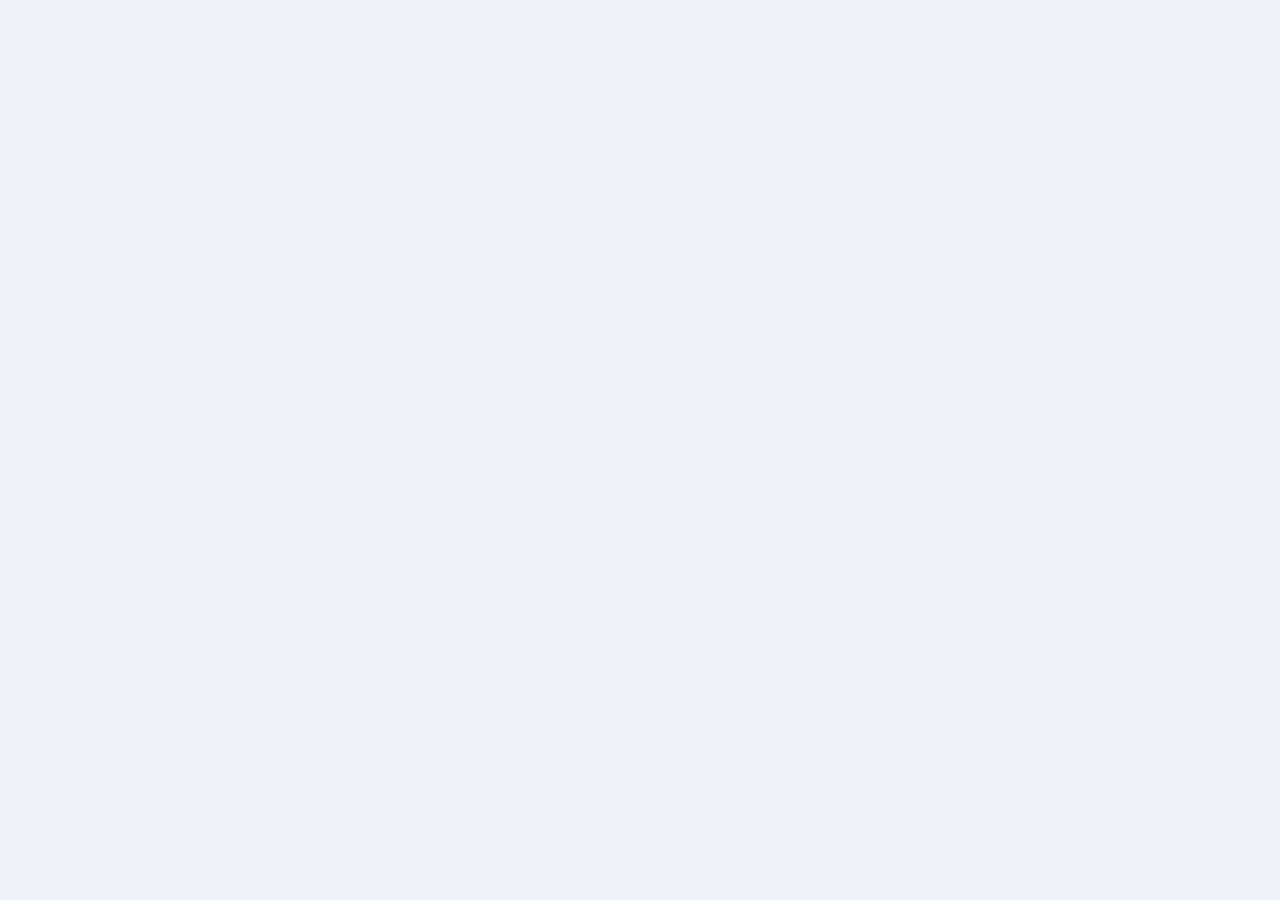
==== commit f5acfc7b: "Unificar calendario bajo componente con su propio template y js centralizado" ====
--- a/index.html
+++ b/index.html
@@ -15,12 +15,12 @@
     <script src="js/state.js"></script>
     <script src="js/utils.js"></script>
     <script src="js/card.js"></script>
+    <script src="js/calendar.js"></script>
     <script src="js/views/asignacion.js"></script>
     <script src="js/views/causas.js"></script>
     <script src="js/views/dashboard.js"></script>
     <script src="js/views/detalle-causa.js"></script>
     <script src="js/views/login.js"></script>
     <script src="js/views/mesa-entrada.js"></script>
-    <script src="js/views/solicitudes.js"></script>
 </body>
 </html>
--- a/styles.css
+++ b/styles.css
@@ -215,9 +215,10 @@
 /* ASIGNACION */
 .asig-grid { display: grid; grid-template-columns: 280px 1fr; gap: 20px; }
 @media(max-width: 1024px) { .asig-grid { grid-template-columns: 1fr; } }
-.perito-item { padding: 14px 16px; border-bottom: 1px solid var(--border); }
+.perito-item { display: flex; align-items: center; gap: 12px; padding: 14px 16px; border-bottom: 1px solid var(--border); }
 .perito-item:last-child { border-bottom: none; }
-.perito-av { width: 36px; height: 36px; border-radius: 50%; display: flex; align-items: center; justify-content: center; flex-shrink: 0; font-size: 13px; font-weight: 700; }
+.perito-av { width: 40px; height: 40px; border-radius: 50%; display: flex; align-items: center; justify-content: center; flex-shrink: 0; font-size: 14px; font-weight: 700; background: var(--secondary); color: var(--primary); }
+.perito-name { font-weight: 600; font-size: 14px; color: var(--fg); }
 .assigned-chip { display: inline-flex; align-items: center; gap: 6px; padding: 5px 10px; border-radius: var(--radius); background: #EFF3F8; border: 1px solid var(--border); font-size: 12px; font-weight: 500; color: var(--primary); }
 
 /* DETALLE */
@@ -341,13 +342,6 @@
 .c-ev-media { background: #FEF3C7; border-left-color: #F59E0B; color: #92400E; }
 .c-ev-baja { background: #D1FAE5; border-left-color: #10B981; color: #065F46; }
 
-/* Actualización de la grilla de asignación para el panel derecho */
-.asig-grid { display: grid; grid-template-columns: 280px 1fr 300px; gap: 20px; }
-@media(max-width: 1200px) { .asig-grid { grid-template-columns: 280px 1fr; } }
-@media(max-width: 900px) { .asig-grid { grid-template-columns: 1fr; } }
-
-.asig-grid { display: grid; grid-template-columns: 280px 1fr; gap: 20px; }
-
 /* Modal Workspace Dual */
 .modal-workspace { display: flex; gap: 20px; align-items: stretch; justify-content: center; width: 100%; max-width: 1050px; padding: 20px; height: 85vh; }
 .modal-panel { background: white; border-radius: 12px; display: flex; flex-direction: column; overflow: hidden; box-shadow: 0 10px 25px rgba(0,0,0,0.15); }
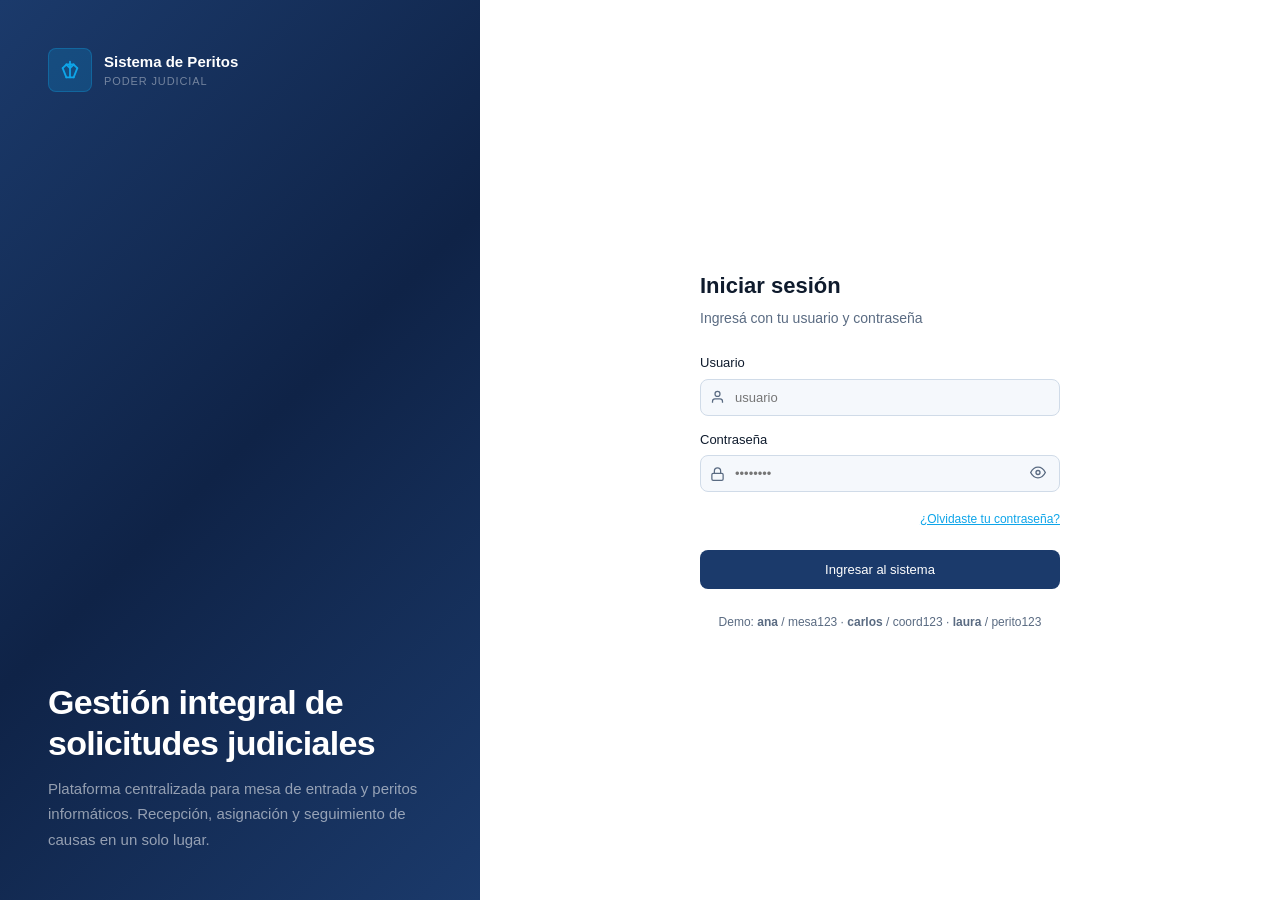
==== commit 6b792f6a: "Agregar api.js a index.html" ====
--- a/index.html
+++ b/index.html
@@ -10,6 +10,7 @@
     <div id="app"></div>
 
     <script src="js/app.js"></script>
+    <script src="js/api.js"></script>
     <script src="js/data.js"></script>
     <script src="js/auth.js"></script>
     <script src="js/state.js"></script>
--- a/styles.css
+++ b/styles.css
@@ -153,14 +153,6 @@
 /* CHARTS */
 .charts-grid { display: grid; grid-template-columns: 2fr 1fr; gap: 16px; margin-bottom: 20px; }
 @media(max-width: 1024px) { .charts-grid { grid-template-columns: 1fr; } }
-.bar-chart-wrap { display: flex; align-items: flex-end; height: 160px; gap: 10px; padding: 0 4px; }
-.bar-group { display: flex; flex-direction: column; align-items: center; flex: 1; }
-.bar-pair { display: flex; align-items: flex-end; gap: 3px; flex: 1; width: 100%; }
-.bar-el { border-radius: 4px 4px 0 0; flex: 1; }
-.bar-lbl { font-size: 11px; color: var(--muted-fg); margin-top: 6px; }
-.chart-legend { display: flex; gap: 16px; margin-top: 10px; }
-.legend-item { display: flex; align-items: center; gap: 6px; font-size: 12px; color: var(--muted-fg); }
-.legend-dot { width: 12px; height: 12px; border-radius: 3px; }
 
 /* TABLE */
 .table-wrap { overflow-x: auto; }
@@ -190,7 +182,7 @@
 .badges-right { display: flex; gap: 6px; margin-left: auto; }
 
 /* FILTERS */
-.filter-row { display: flex; gap: 10px; flex-wrap: wrap; margin-bottom: 16px; align-items: center; }
+.filter-row { display: flex; gap: 10px; flex-wrap: wrap; margin-bottom: 16px; align-items: center; } /*TO DO: ACTUALIZAR clase para que tenga sentido con los nuevos estilos que sí se usan*/
 .search-wrap { position: relative; flex: 1; min-width: 200px; }
 .search-wrap .si { position: absolute; left: 10px; top: 50%; transform: translateY(-50%); color: var(--muted-fg); pointer-events: none; display: flex; }
 .search-wrap input { padding-left: 34px; border: 1px solid var(--border); background: white; }
